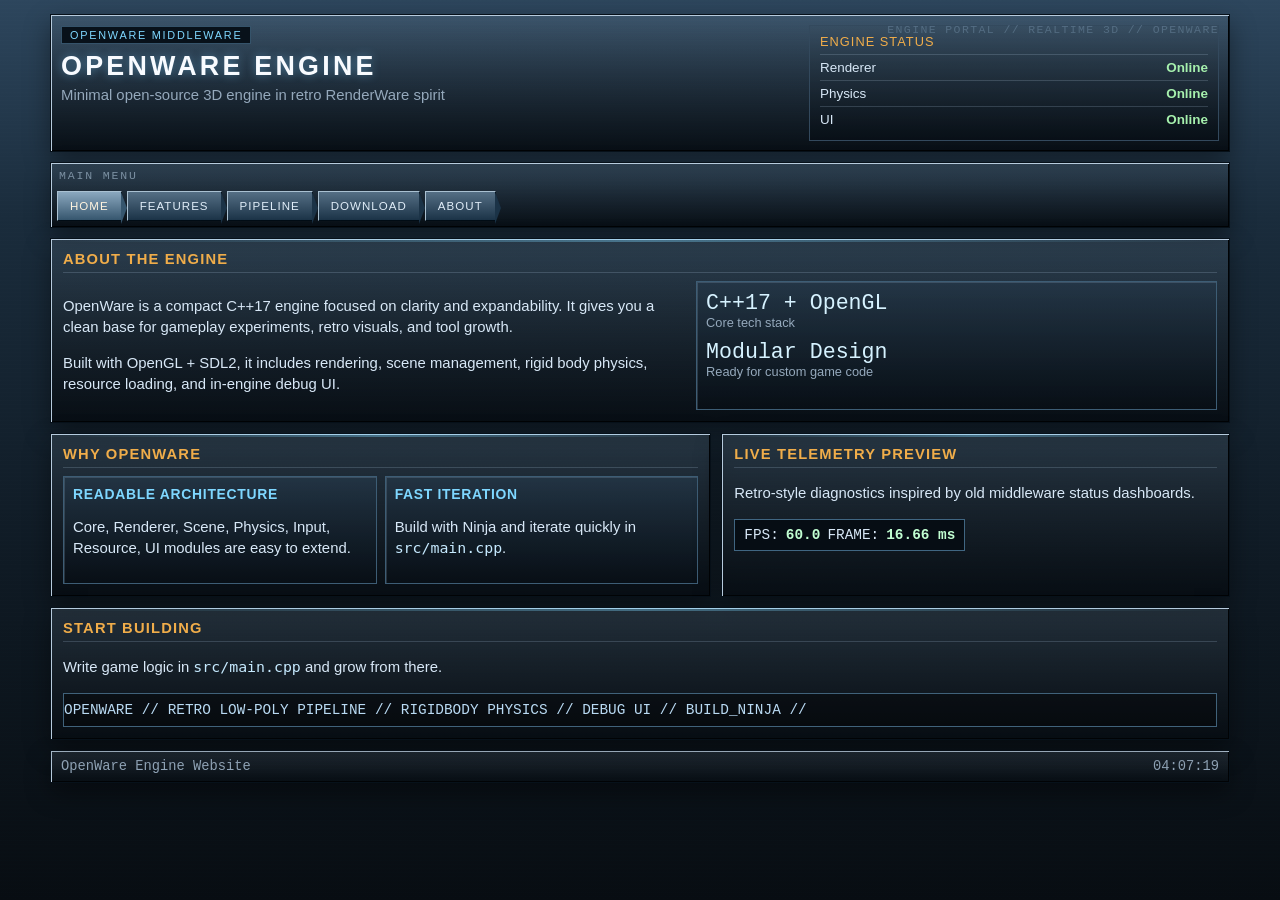
==== index.html @ c25af079 "Add files via upload" ====
<!doctype html>
<html lang="en">
<head>
  <meta charset="UTF-8" />
  <meta name="viewport" content="width=device-width, initial-scale=1.0" />
  <title>OpenWare Engine // Home</title>
  <link rel="stylesheet" href="styles.css" />
</head>
<body data-page="home">
  <div class="scanlines" aria-hidden="true"></div>

  <header class="topbar">
    <div>
      <div class="logo-tag">OpenWare Middleware</div>
      <h1>OPENWARE ENGINE</h1>
      <p class="slogan">Minimal open-source 3D engine in retro RenderWare spirit</p>
    </div>
    <aside class="status-panel">
      <div class="status-title">ENGINE STATUS</div>
      <div class="status-item"><span>Renderer</span><strong>Online</strong></div>
      <div class="status-item"><span>Physics</span><strong>Online</strong></div>
      <div class="status-item"><span>UI</span><strong>Online</strong></div>
    </aside>
  </header>

  <nav class="retro-nav" aria-label="Main navigation">
    <a class="nav-link" data-page="home" href="index.html">Home</a>
    <a class="nav-link" data-page="features" href="features.html">Features</a>
    <a class="nav-link" data-page="pipeline" href="pipeline.html">Pipeline</a>
    <a class="nav-link" data-page="download" href="download.html">Download</a>
    <a class="nav-link" data-page="about" href="about.html">About</a>
  </nav>

  <main class="layout-grid">
    <section class="panel full-width">
      <h2>About The Engine</h2>
      <div class="hero-grid">
        <div>
          <p>
            OpenWare is a compact C++17 engine focused on clarity and expandability.
            It gives you a clean base for gameplay experiments, retro visuals, and tool growth.
          </p>
          <p>
            Built with OpenGL + SDL2, it includes rendering, scene management, rigid body physics,
            resource loading, and in-engine debug UI.
          </p>
        </div>
        <div class="kpi-box">
          <div class="kpi">C++17 + OpenGL</div>
          <div class="kpi-label">Core tech stack</div>
          <div class="kpi" style="margin-top:10px;">Modular Design</div>
          <div class="kpi-label">Ready for custom game code</div>
        </div>
      </div>
    </section>

    <section class="panel">
      <h2>Why OpenWare</h2>
      <div class="cards-2">
        <article class="card">
          <h3>Readable Architecture</h3>
          <p>Core, Renderer, Scene, Physics, Input, Resource, UI modules are easy to extend.</p>
        </article>
        <article class="card">
          <h3>Fast Iteration</h3>
          <p>Build with Ninja and iterate quickly in <code>src/main.cpp</code>.</p>
        </article>
      </div>
    </section>

    <section class="panel">
      <h2>Live Telemetry Preview</h2>
      <p>Retro-style diagnostics inspired by old middleware status dashboards.</p>
      <div class="telemetry">
        <span>FPS:</span> <strong id="fps">60</strong>
        <span>FRAME:</span> <strong id="frametime">16.67 ms</strong>
      </div>
    </section>

    <section class="panel full-width">
      <h2>Start Building</h2>
      <p>Write game logic in <code>src/main.cpp</code> and grow from there.</p>
      <div class="marquee">
        <div class="marquee-track">OPENWARE // RETRO LOW-POLY PIPELINE // RIGIDBODY PHYSICS // DEBUG UI // BUILD_NINJA //</div>
      </div>
    </section>
  </main>

  <footer class="footer">
    <span>OpenWare Engine Website</span>
    <span id="clock">00:00:00</span>
  </footer>

  <script src="script.js"></script>
</body>
</html>
---- styles.css ----
:root {
  --ink-0: #05090d;
  --ink-1: #0d141b;
  --ink-2: #172330;
  --ink-3: #213447;
  --steel-hi: #9cb3c6;
  --steel-mid: #567086;
  --steel-lo: #2a3a49;
  --line-hi: #b7cbdd;
  --line-lo: #07111a;
  --txt-main: #d8e8f7;
  --txt-dim: #95a9bc;
  --accent-hot: #f0ad4a;
  --accent-cold: #7ed7ff;
  --ok: #a6f0ad;
}

* {
  box-sizing: border-box;
}

html,
body {
  margin: 0;
  min-height: 100%;
}

body {
  font-family: Verdana, Tahoma, Arial, sans-serif;
  color: var(--txt-main);
  padding: 14px;
  background:
    linear-gradient(180deg, #2d465d 0%, #1a2c3c 24%, #0f1a24 63%, #080d12 100%);
  position: relative;
}

body::after {
  content: "";
  position: fixed;
  inset: 0;
  background-image:
    linear-gradient(to right, rgba(255, 255, 255, 0.02) 1px, transparent 1px),
    linear-gradient(to bottom, rgba(255, 255, 255, 0.02) 1px, transparent 1px);
  background-size: 20px 20px;
  opacity: 0.28;
  pointer-events: none;
}

.scanlines {
  position: fixed;
  inset: 0;
  pointer-events: none;
  background-image: linear-gradient(to bottom, rgba(255, 255, 255, 0.05) 1px, transparent 1px);
  background-size: 100% 4px;
  opacity: 0.3;
  mix-blend-mode: soft-light;
}

.topbar,
.retro-nav,
.panel,
.footer {
  border: 1px solid var(--line-lo);
  background: linear-gradient(180deg, rgba(153, 181, 204, 0.15), rgba(7, 13, 19, 0.95));
  box-shadow:
    inset 1px 1px 0 var(--line-hi),
    inset -1px -1px 0 #010305,
    0 10px 24px rgba(0, 0, 0, 0.4);
}

.topbar {
  max-width: 1180px;
  margin: 0 auto 10px;
  display: grid;
  grid-template-columns: 1.8fr 1fr;
  gap: 10px;
  padding: 10px;
  position: relative;
  overflow: hidden;
}

.topbar::before {
  content: "ENGINE PORTAL // REALTIME 3D // OPENWARE";
  position: absolute;
  right: 10px;
  top: 8px;
  font-family: "Courier New", monospace;
  font-size: 0.72rem;
  letter-spacing: 0.12em;
  color: rgba(180, 215, 243, 0.24);
}

.logo-tag {
  display: inline-block;
  font-size: 0.68rem;
  letter-spacing: 0.16em;
  text-transform: uppercase;
  color: var(--accent-cold);
  border: 1px solid #35536a;
  background: #08111a;
  padding: 2px 8px;
}

h1 {
  margin: 7px 0 3px;
  font-family: "Arial Black", Impact, sans-serif;
  font-size: clamp(1.25rem, 2.1vw, 1.95rem);
  letter-spacing: 0.12em;
  color: #f8fbff;
  text-transform: uppercase;
  text-shadow: 0 0 10px rgba(118, 205, 255, 0.45);
}

.slogan {
  margin: 0;
  color: var(--txt-dim);
  font-size: 0.93rem;
}

.status-panel {
  border: 1px solid #33495d;
  background: linear-gradient(180deg, rgba(56, 78, 97, 0.68), rgba(8, 15, 22, 0.9));
  padding: 8px 10px;
}

.status-title {
  font-size: 0.8rem;
  letter-spacing: 0.08em;
  text-transform: uppercase;
  color: var(--accent-hot);
  font-family: "Arial Black", Impact, sans-serif;
  margin-bottom: 5px;
}

.status-item {
  display: flex;
  justify-content: space-between;
  border-top: 1px solid rgba(178, 202, 223, 0.2);
  padding: 5px 0;
  font-size: 0.84rem;
}

.status-item strong {
  color: var(--ok);
}

.retro-nav {
  max-width: 1180px;
  margin: 0 auto 10px;
  display: flex;
  flex-wrap: wrap;
  gap: 5px;
  padding: 6px;
  position: relative;
}

.retro-nav::before {
  content: "MAIN MENU";
  width: 100%;
  color: rgba(193, 216, 236, 0.55);
  font-family: "Courier New", monospace;
  font-size: 0.72rem;
  letter-spacing: 0.16em;
  padding: 0 2px 4px;
}

.nav-link {
  position: relative;
  text-decoration: none;
  text-transform: uppercase;
  font-family: "Arial Black", Impact, sans-serif;
  letter-spacing: 0.09em;
  font-size: 0.72rem;
  color: #e0edf8;
  padding: 8px 12px;
  background: linear-gradient(180deg, #556f85, #1b3347);
  border: 1px solid #061424;
  border-top-color: #aac1d2;
  border-left-color: #aac1d2;
  border-bottom-color: #020d16;
  border-right-color: #020d16;
}

.nav-link::after {
  content: "";
  position: absolute;
  right: -6px;
  top: 0;
  width: 0;
  height: 0;
  border-top: 16px solid transparent;
  border-bottom: 16px solid transparent;
  border-left: 6px solid #1b3347;
}

.nav-link:hover,
.nav-link.active {
  color: #fff4df;
  background: linear-gradient(180deg, #8ba8bf, #36566e);
}

.nav-link:hover::after,
.nav-link.active::after {
  border-left-color: #36566e;
}

.layout-grid {
  max-width: 1180px;
  margin: 0 auto;
  display: grid;
  grid-template-columns: 1.3fr 1fr;
  gap: 10px;
}

.panel {
  padding: 12px;
  position: relative;
}

.panel::before {
  content: "";
  position: absolute;
  left: 0;
  right: 0;
  top: 0;
  height: 3px;
  background: linear-gradient(90deg, transparent, rgba(126, 215, 255, 0.38), transparent);
}

.full-width {
  grid-column: 1 / -1;
}

h2 {
  margin: 0 0 8px;
  text-transform: uppercase;
  letter-spacing: 0.08em;
  font-family: "Arial Black", Impact, sans-serif;
  color: var(--accent-hot);
  font-size: 0.92rem;
  border-bottom: 1px solid rgba(179, 206, 230, 0.2);
  padding-bottom: 5px;
}

h3 {
  margin: 0 0 6px;
  text-transform: uppercase;
  letter-spacing: 0.05em;
  color: var(--accent-cold);
  font-size: 0.87rem;
}

p,
li {
  color: var(--txt-main);
  line-height: 1.42;
  font-size: 0.93rem;
}

ul,
ol {
  margin: 7px 0 0 18px;
  padding: 0;
}

code {
  color: #c6eaff;
}

.hero-grid {
  display: grid;
  grid-template-columns: 1.2fr 1fr;
  gap: 8px;
}

.kpi-box,
.card,
.info-row {
  border: 1px solid #3d5d75;
  background: linear-gradient(180deg, rgba(36, 55, 72, 0.78), rgba(8, 15, 22, 0.9));
  box-shadow: inset 1px 1px 0 rgba(164, 194, 217, 0.2);
  padding: 9px;
}

.kpi {
  font-family: "Courier New", monospace;
  color: #d6f2ff;
  font-size: 1.35rem;
}

.kpi-label {
  color: var(--txt-dim);
  font-size: 0.8rem;
}

.cards-2,
.cards-3 {
  display: grid;
  gap: 8px;
}

.cards-2 {
  grid-template-columns: repeat(2, minmax(170px, 1fr));
}

.cards-3 {
  grid-template-columns: repeat(3, minmax(170px, 1fr));
}

.telemetry {
  display: inline-flex;
  gap: 7px;
  align-items: center;
  border: 1px solid #406682;
  background: #060d14;
  padding: 7px 9px;
  font-family: "Courier New", monospace;
  font-size: 0.9rem;
}

.telemetry strong {
  color: #c1ffd2;
}

pre {
  margin: 7px 0;
  padding: 9px;
  border: 1px solid #446e8c;
  background: #040b12;
  color: #d9f0ff;
  overflow: auto;
  font-size: 0.89rem;
}

.marquee {
  margin-top: 8px;
  overflow: hidden;
  border: 1px solid #40627a;
  background: rgba(0, 0, 0, 0.35);
}

.marquee-track {
  display: inline-block;
  white-space: nowrap;
  padding: 8px 0;
  color: #b9daf3;
  font-family: "Courier New", monospace;
  font-size: 0.9rem;
  animation: scroll-left 14s linear infinite;
}

.footer {
  max-width: 1180px;
  margin: 10px auto 0;
  padding: 8px 10px;
  display: flex;
  justify-content: space-between;
  gap: 10px;
  color: var(--txt-dim);
  font-family: "Courier New", monospace;
  font-size: 0.86rem;
}

@keyframes scroll-left {
  from { transform: translateX(100%); }
  to { transform: translateX(-100%); }
}

@media (max-width: 980px) {
  .topbar,
  .layout-grid,
  .hero-grid,
  .cards-2,
  .cards-3 {
    grid-template-columns: 1fr;
  }

  .nav-link::after {
    display: none;
  }
}
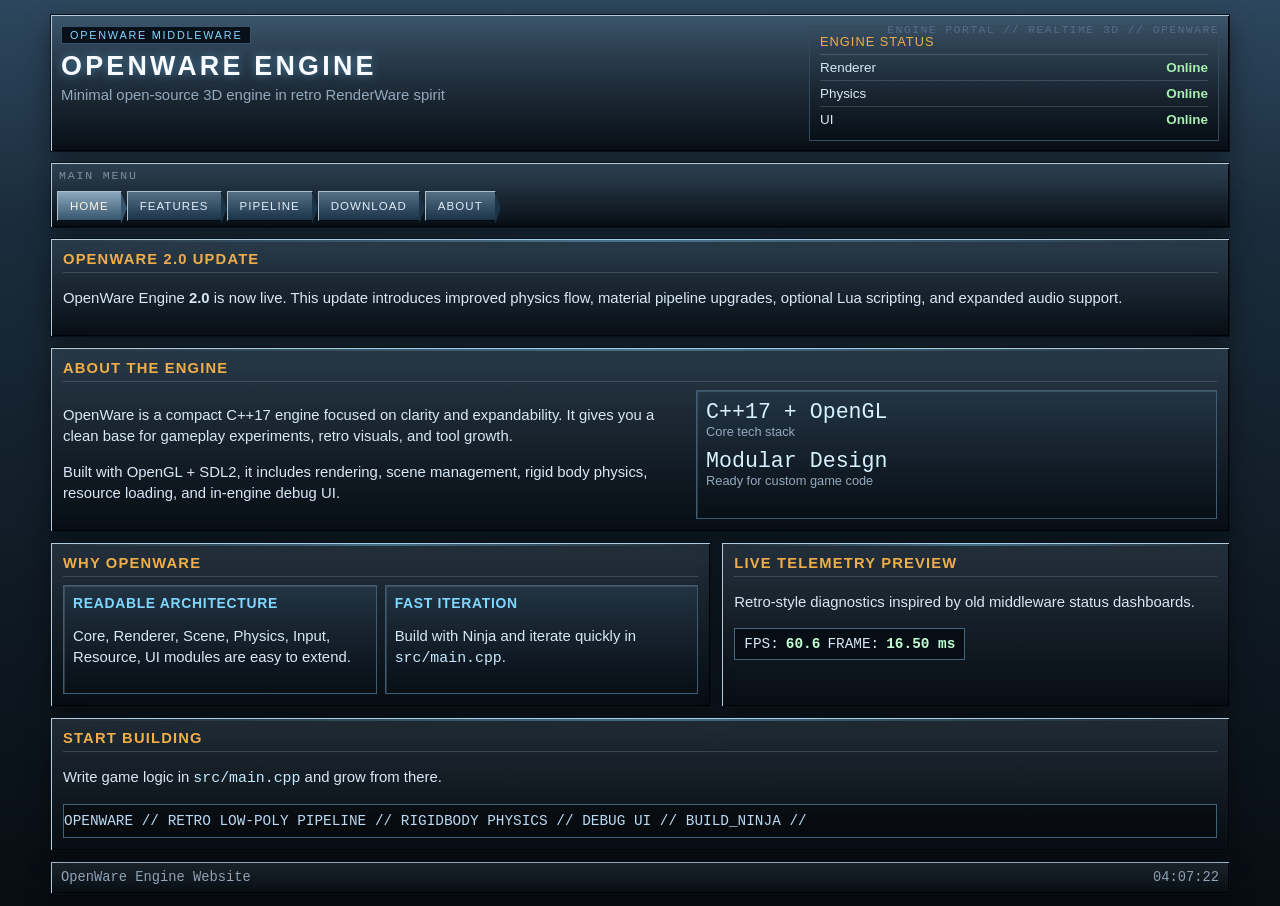
==== commit d2ef92ff: "Add files via upload" ====
--- a/index.html
+++ b/index.html
@@ -32,6 +32,14 @@
   </nav>
 
   <main class="layout-grid">
+    <section class="panel full-width">
+      <h2>OpenWare 2.0 Update</h2>
+      <p>
+        OpenWare Engine <strong>2.0</strong> is now live. This update introduces improved physics flow,
+        material pipeline upgrades, optional Lua scripting, and expanded audio support.
+      </p>
+    </section>
+
     <section class="panel full-width">
       <h2>About The Engine</h2>
       <div class="hero-grid">
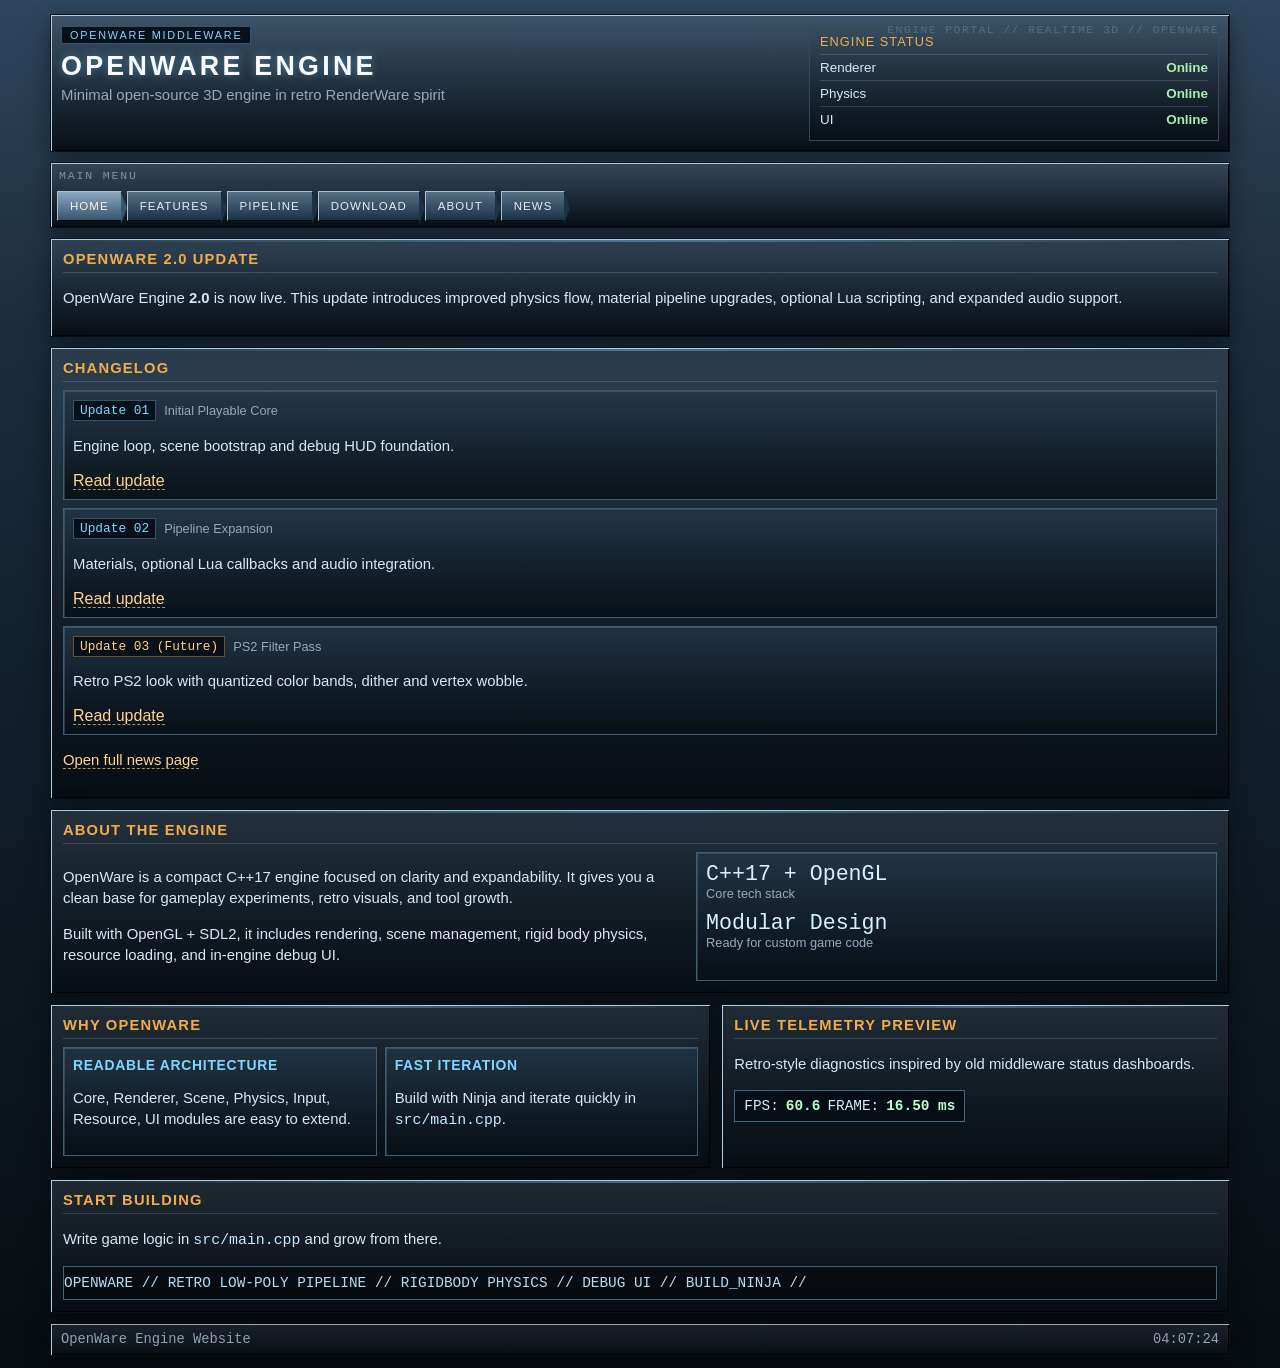
==== commit 9d9890dc: "Add files via upload" ====
--- a/index.html
+++ b/index.html
@@ -29,6 +29,7 @@
     <a class="nav-link" data-page="pipeline" href="pipeline.html">Pipeline</a>
     <a class="nav-link" data-page="download" href="download.html">Download</a>
     <a class="nav-link" data-page="about" href="about.html">About</a>
+    <a class="nav-link" data-page="news" href="news.html">News</a>
   </nav>
 
   <main class="layout-grid">
@@ -38,6 +39,28 @@
         OpenWare Engine <strong>2.0</strong> is now live. This update introduces improved physics flow,
         material pipeline upgrades, optional Lua scripting, and expanded audio support.
       </p>
+    </section>
+
+    <section class="panel full-width">
+      <h2>Changelog</h2>
+      <div class="news-list">
+        <article class="news-item">
+          <div class="news-meta"><span class="badge">Update 01</span><span>Initial Playable Core</span></div>
+          <p>Engine loop, scene bootstrap and debug HUD foundation.</p>
+          <a class="news-link" href="update-1.html">Read update</a>
+        </article>
+        <article class="news-item">
+          <div class="news-meta"><span class="badge">Update 02</span><span>Pipeline Expansion</span></div>
+          <p>Materials, optional Lua callbacks and audio integration.</p>
+          <a class="news-link" href="update-2.html">Read update</a>
+        </article>
+        <article class="news-item">
+          <div class="news-meta"><span class="badge badge-future">Update 03 (Future)</span><span>PS2 Filter Pass</span></div>
+          <p>Retro PS2 look with quantized color bands, dither and vertex wobble.</p>
+          <a class="news-link" href="update-3.html">Read update</a>
+        </article>
+      </div>
+      <p><a class="news-link" href="news.html">Open full news page</a></p>
     </section>
 
     <section class="panel full-width">
--- a/styles.css
+++ b/styles.css
@@ -349,6 +349,73 @@
   animation: scroll-left 14s linear infinite;
 }
 
+.news-list {
+  display: grid;
+  gap: 8px;
+}
+
+.news-item,
+.shot-card {
+  border: 1px solid #3d5d75;
+  background: linear-gradient(180deg, rgba(36, 55, 72, 0.78), rgba(8, 15, 22, 0.9));
+  box-shadow: inset 1px 1px 0 rgba(164, 194, 217, 0.2);
+  padding: 9px;
+}
+
+.news-meta {
+  display: flex;
+  gap: 8px;
+  align-items: center;
+  font-size: 0.8rem;
+  color: var(--txt-dim);
+  margin-bottom: 6px;
+}
+
+.badge {
+  border: 1px solid #35536a;
+  background: #08111a;
+  color: var(--accent-cold);
+  padding: 2px 6px;
+  font-family: "Courier New", monospace;
+}
+
+.badge-future {
+  color: #ffcf83;
+  border-color: #6c5229;
+}
+
+.news-link {
+  color: #ffd58f;
+  text-decoration: none;
+  border-bottom: 1px dashed rgba(255, 213, 143, 0.65);
+}
+
+.news-link:hover {
+  color: #fff2d4;
+}
+
+.compare-grid {
+  display: grid;
+  grid-template-columns: repeat(2, minmax(240px, 1fr));
+  gap: 10px;
+}
+
+.shot-card {
+  margin: 0;
+}
+
+.shot-card img {
+  width: 100%;
+  display: block;
+  border: 1px solid #2f495c;
+}
+
+.shot-card figcaption {
+  margin-top: 8px;
+  color: var(--txt-dim);
+  font-size: 0.84rem;
+}
+
 .footer {
   max-width: 1180px;
   margin: 10px auto 0;
@@ -371,7 +438,8 @@
   .layout-grid,
   .hero-grid,
   .cards-2,
-  .cards-3 {
+  .cards-3,
+  .compare-grid {
     grid-template-columns: 1fr;
   }
 
